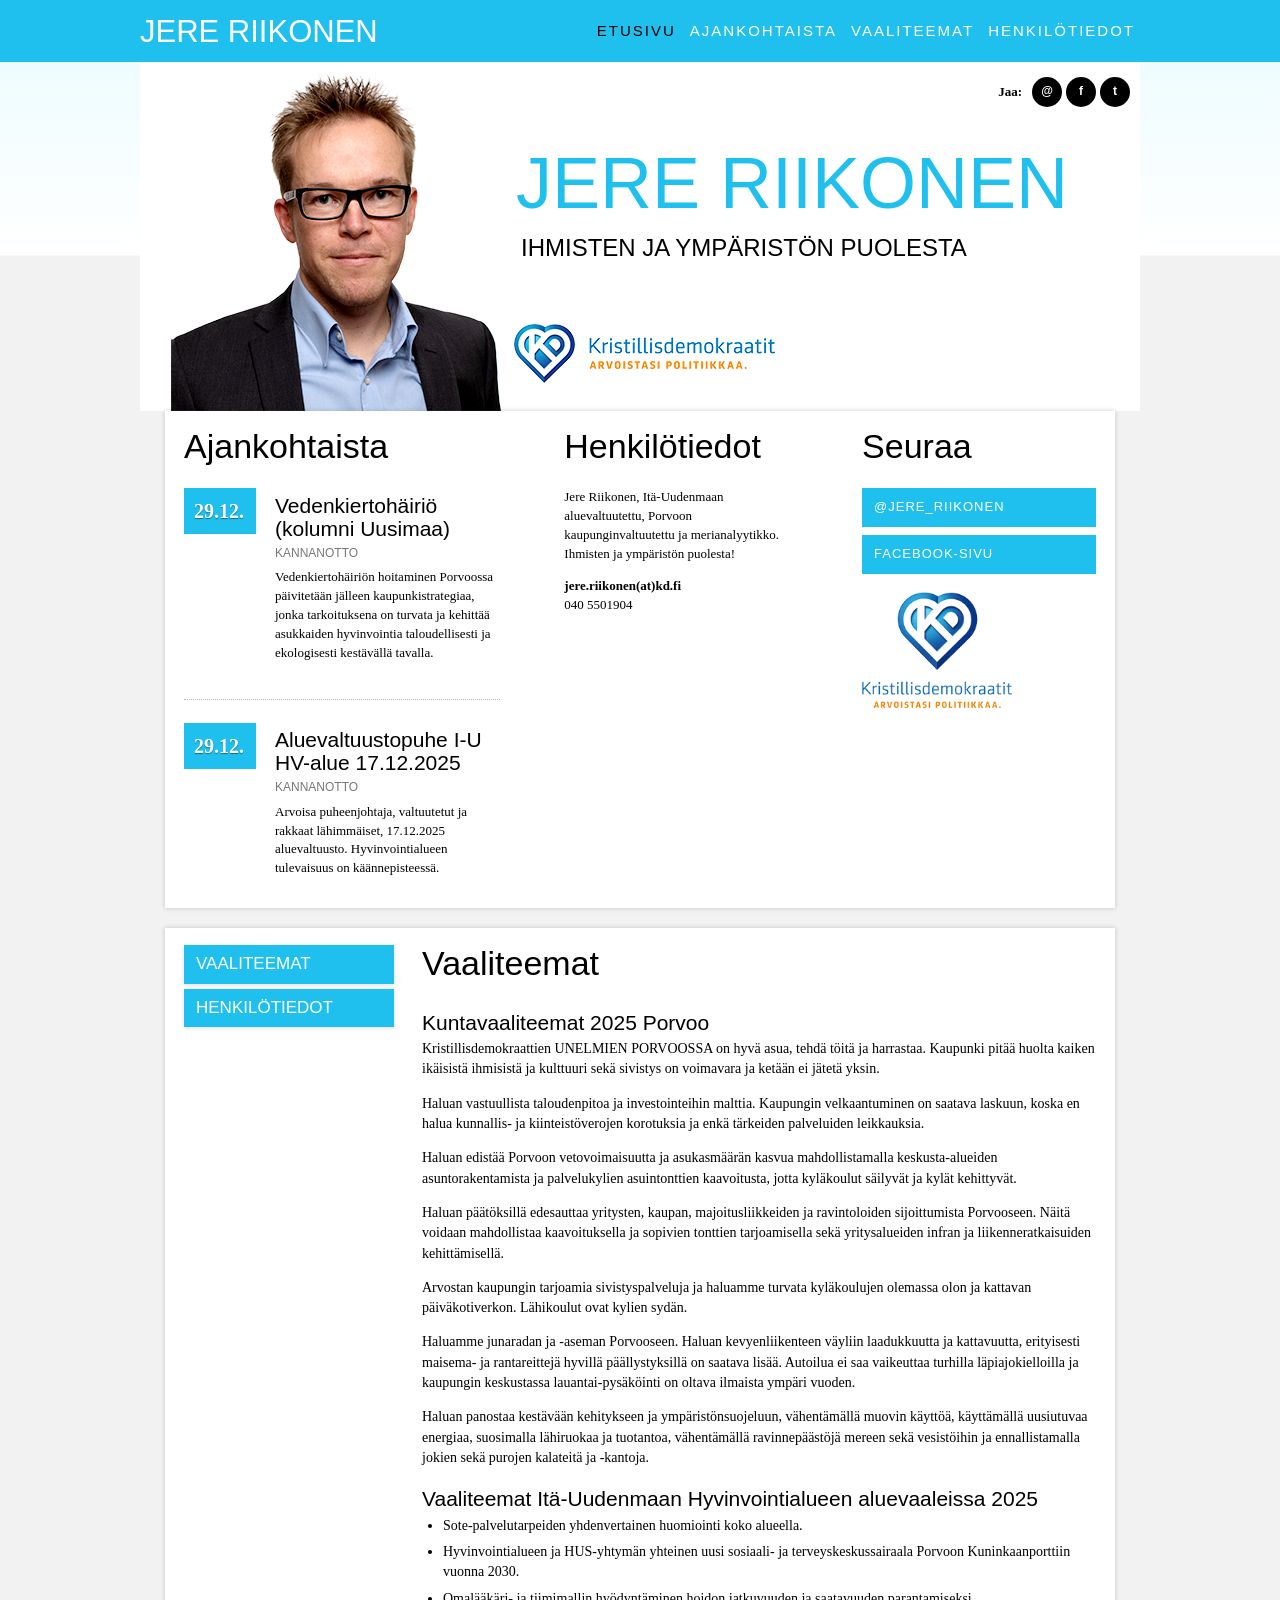
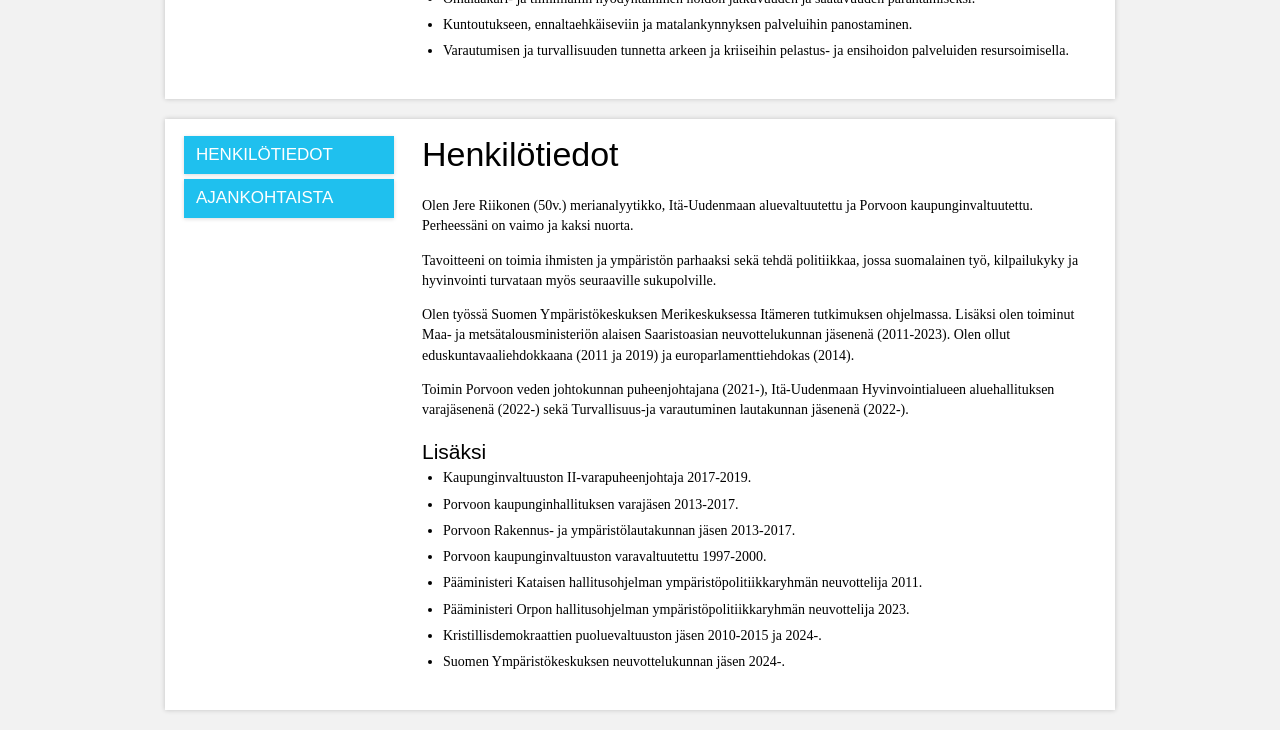
==== index.html @ 97234247 "eka" ====
<!doctype html>
<html lang="fi">
  <head>
    <meta charset="utf-8">
    <meta name="viewport" content="width=device-width, initial-scale=1">
    <title>Jere Riikonen</title>
    <link rel="stylesheet" href="styles.css">
  </head>
  <body>
    <header class="site-header">
      <div class="page-wrapper header-inner">
        <a class="site-title" href="#etusivu">Jere Riikonen</a>
        <nav class="main-nav" aria-label="Päävalikko">
          <a href="#etusivu">Etusivu</a>
          <a href="#ajankohtaista">Ajankohtaista</a>
          <a href="#vaaliteemat">Vaaliteemat</a>
          <a href="#henkilotiedot">Henkilötiedot</a>
        </nav>
      </div>
    </header>

    <main id="etusivu">
      <section class="hero page-wrapper" aria-label="Jere Riikonen">
        <div class="share share-hero" aria-label="Jaa">
          <span>Jaa:</span>
          <a href="mailto:?subject=Jere%20Riikonen">Email</a>
          <a href="https://www.facebook.com/sharer.php?t=Jere+Riikonen&amp;u=https%3A%2F%2Fwww.jereriikonen.fi">Facebook</a>
          <a href="https://twitter.com/intent/tweet?text=%22Jere+Riikonen%22&amp;url=https%3A%2F%2Fwww.jereriikonen.fi">Twitter</a>
        </div>

        <div class="slogan">
          <h1>Jere Riikonen</h1>
          <p>Ihmisten ja ympäristön puolesta</p>
        </div>

        <picture>
          <source media="(max-width: 767px)" srcset="assets/top-front-mobile2.png">
          <img src="assets/top-front-desktop2.png" alt="">
        </picture>
      </section>

      <section class="front page-wrapper boxed" aria-label="Etusivun sisältö">
        <div class="article-column" id="ajankohtaista">
          <h2>Ajankohtaista</h2>

          <article class="post-link">
            <time datetime="2025-12-29">29.12.</time>
            <div>
              <h3>Vedenkiertohäiriö (kolumni Uusimaa)</h3>
              <p class="category">Kannanotto</p>
              <p>Vedenkiertohäiriön hoitaminen Porvoossa päivitetään jälleen kaupunkistrategiaa, jonka tarkoituksena on turvata ja kehittää asukkaiden hyvinvointia taloudellisesti ja ekologisesti kestävällä tavalla.</p>
            </div>
          </article>

          <article class="post-link">
            <time datetime="2025-12-29">29.12.</time>
            <div>
              <h3>Aluevaltuustopuhe I-U HV-alue 17.12.2025</h3>
              <p class="category">Kannanotto</p>
              <p>Arvoisa puheenjohtaja, valtuutetut ja rakkaat lähimmäiset, 17.12.2025 aluevaltuusto. Hyvinvointialueen tulevaisuus on käännepisteessä.</p>
            </div>
          </article>
        </div>

        <aside class="bio-card">
          <h2>Henkilötiedot</h2>
          <p>Jere Riikonen, Itä-Uudenmaan aluevaltuutettu, Porvoon kaupunginvaltuutettu ja merianalyytikko. Ihmisten ja ympäristön puolesta!</p>
          <p><strong>jere.riikonen(at)kd.fi</strong><br>040 5501904</p>
        </aside>

        <aside class="social-card" aria-label="Sosiaalinen media">
          <h2>Seuraa</h2>
          <a class="social-button" href="https://twitter.com/jere_riikonen">@jere_riikonen</a>
          <a class="social-button" href="https://www.facebook.com/pages/Jere-Riikonen/138353536233412">Facebook-sivu</a>
          <img src="assets/kd-logo.png" alt="KD-logo">
        </aside>
      </section>

      <section class="page-wrapper boxed content-layout" id="vaaliteemat">
        <nav class="side-nav" aria-label="Alasivut">
          <a href="#vaaliteemat">Vaaliteemat</a>
          <a href="#henkilotiedot">Henkilötiedot</a>
        </nav>

        <article class="page-content">
          <h2>Vaaliteemat</h2>
          <h3>Kuntavaaliteemat 2025 Porvoo</h3>
          <p>Kristillisdemokraattien UNELMIEN PORVOOSSA on hyvä asua, tehdä töitä ja harrastaa. Kaupunki pitää huolta kaiken ikäisistä ihmisistä ja kulttuuri sekä sivistys on voimavara ja ketään ei jätetä yksin.</p>
          <p>Haluan vastuullista taloudenpitoa ja investointeihin malttia. Kaupungin velkaantuminen on saatava laskuun, koska en halua kunnallis- ja kiinteistöverojen korotuksia ja enkä tärkeiden palveluiden leikkauksia.</p>
          <p>Haluan edistää Porvoon vetovoimaisuutta ja asukasmäärän kasvua mahdollistamalla keskusta-alueiden asuntorakentamista ja palvelukylien asuintonttien kaavoitusta, jotta kyläkoulut säilyvät ja kylät kehittyvät.</p>
          <p>Haluan päätöksillä edesauttaa yritysten, kaupan, majoitusliikkeiden ja ravintoloiden sijoittumista Porvooseen. Näitä voidaan mahdollistaa kaavoituksella ja sopivien tonttien tarjoamisella sekä yritysalueiden infran ja liikenneratkaisuiden kehittämisellä.</p>
          <p>Arvostan kaupungin tarjoamia sivistyspalveluja ja haluamme turvata kyläkoulujen olemassa olon ja kattavan päiväkotiverkon. Lähikoulut ovat kylien sydän.</p>
          <p>Haluamme junaradan ja -aseman Porvooseen. Haluan kevyenliikenteen väyliin laadukkuutta ja kattavuutta, erityisesti maisema- ja rantareittejä hyvillä päällystyksillä on saatava lisää. Autoilua ei saa vaikeuttaa turhilla läpiajokielloilla ja kaupungin keskustassa lauantai-pysäköinti on oltava ilmaista ympäri vuoden.</p>
          <p>Haluan panostaa kestävään kehitykseen ja ympäristönsuojeluun, vähentämällä muovin käyttöä, käyttämällä uusiutuvaa energiaa, suosimalla lähiruokaa ja tuotantoa, vähentämällä ravinnepäästöjä mereen sekä vesistöihin ja ennallistamalla jokien sekä purojen kalateitä ja -kantoja.</p>

          <h3>Vaaliteemat Itä-Uudenmaan Hyvinvointialueen aluevaaleissa 2025</h3>
          <ul>
            <li>Sote-palvelutarpeiden yhdenvertainen huomiointi koko alueella.</li>
            <li>Hyvinvointialueen ja HUS-yhtymän yhteinen uusi sosiaali- ja terveyskeskussairaala Porvoon Kuninkaanporttiin vuonna 2030.</li>
            <li>Omalääkäri- ja tiimimallin hyödyntäminen hoidon jatkuvuuden ja saatavuuden parantamiseksi.</li>
            <li>Kuntoutukseen, ennaltaehkäiseviin ja matalankynnyksen palveluihin panostaminen.</li>
            <li>Varautumisen ja turvallisuuden tunnetta arkeen ja kriiseihin pelastus- ja ensihoidon palveluiden resursoimisella.</li>
          </ul>
        </article>
      </section>

      <section class="page-wrapper boxed content-layout" id="henkilotiedot">
        <nav class="side-nav" aria-label="Alasivut">
          <a href="#henkilotiedot">Henkilötiedot</a>
          <a href="#ajankohtaista">Ajankohtaista</a>
        </nav>

        <article class="page-content">
          <h2>Henkilötiedot</h2>
          <p>Olen Jere Riikonen (50v.) merianalyytikko, Itä-Uudenmaan aluevaltuutettu ja Porvoon kaupunginvaltuutettu. Perheessäni on vaimo ja kaksi nuorta.</p>
          <p>Tavoitteeni on toimia ihmisten ja ympäristön parhaaksi sekä tehdä politiikkaa, jossa suomalainen työ, kilpailukyky ja hyvinvointi turvataan myös seuraaville sukupolville.</p>
          <p>Olen työssä Suomen Ympäristökeskuksen Merikeskuksessa Itämeren tutkimuksen ohjelmassa. Lisäksi olen toiminut Maa- ja metsätalousministeriön alaisen Saaristoasian neuvottelukunnan jäsenenä (2011-2023). Olen ollut eduskuntavaaliehdokkaana (2011 ja 2019) ja europarlamenttiehdokas (2014).</p>
          <p>Toimin Porvoon veden johtokunnan puheenjohtajana (2021-), Itä-Uudenmaan Hyvinvointialueen aluehallituksen varajäsenenä (2022-) sekä Turvallisuus-ja varautuminen lautakunnan jäsenenä (2022-).</p>
          <h3>Lisäksi</h3>
          <ul>
            <li>Kaupunginvaltuuston II-varapuheenjohtaja 2017-2019.</li>
            <li>Porvoon kaupunginhallituksen varajäsen 2013-2017.</li>
            <li>Porvoon Rakennus- ja ympäristölautakunnan jäsen 2013-2017.</li>
            <li>Porvoon kaupunginvaltuuston varavaltuutettu 1997-2000.</li>
            <li>Pääministeri Kataisen hallitusohjelman ympäristöpolitiikkaryhmän neuvottelija 2011.</li>
            <li>Pääministeri Orpon hallitusohjelman ympäristöpolitiikkaryhmän neuvottelija 2023.</li>
            <li>Kristillisdemokraattien puoluevaltuuston jäsen 2010-2015 ja 2024-.</li>
            <li>Suomen Ympäristökeskuksen neuvottelukunnan jäsen 2024-.</li>
          </ul>
        </article>
      </section>
    </main>
  </body>
</html>
---- styles.css ----
:root {
  --turquoise: #1fc0ee;
  --orange: #f99700;
  --text: #000;
  --muted: #777;
  --paper: #fff;
  --line: #b9b9b9;
}

* {
  box-sizing: border-box;
}

html {
  scroll-behavior: smooth;
}

body {
  margin: 0;
  color: var(--text);
  background: #f2f2f2 linear-gradient(#e9fbff 0, #fff 255px, #f2f2f2 256px) repeat-x;
  font-family: Georgia, "Times New Roman", serif;
  font-size: 13px;
  line-height: 1.45;
}

a {
  color: var(--orange);
}

.page-wrapper {
  width: min(1000px, calc(100% - 20px));
  margin: 0 auto;
  position: relative;
}

.site-header {
  background: var(--turquoise);
}

.header-inner {
  min-height: 62px;
  display: flex;
  align-items: center;
  justify-content: space-between;
  gap: 24px;
}

.site-title {
  color: #fff;
  text-decoration: none;
  font-family: Impact, "Arial Narrow", sans-serif;
  font-size: 31px;
  line-height: 1;
  text-transform: uppercase;
}

.site-title:hover,
.main-nav a:hover,
.main-nav a:first-child {
  color: #000;
}

.main-nav {
  display: flex;
  align-items: center;
  gap: 4px;
  flex-wrap: wrap;
  justify-content: flex-end;
}

.main-nav a {
  color: #fff;
  text-decoration: none;
  text-transform: uppercase;
  letter-spacing: 2px;
  font-family: "Trebuchet MS", Arial, sans-serif;
  font-size: 15px;
  padding: 8px 5px;
}

.hero {
  overflow: visible;
  background: #fff;
}

.hero picture,
.hero img {
  display: block;
  width: 100%;
}

.slogan {
  position: absolute;
  z-index: 2;
  left: 37.6%;
  top: 24%;
  text-transform: uppercase;
}

.slogan h1 {
  margin: 0 0 2% 0;
  color: var(--turquoise);
  font-family: Impact, "Arial Narrow", sans-serif;
  font-size: clamp(42px, 7vw, 72px);
  font-weight: 400;
  line-height: 1.05;
}

.slogan p {
  display: inline-block;
  margin: 0;
  padding: 3px 5px;
  color: #000;
  font-family: "Trebuchet MS", Arial, sans-serif;
  font-size: clamp(16px, 2.1vw, 24px);
  line-height: 1.1;
}

.share {
  display: flex;
  align-items: center;
  gap: 4px;
}

.share-hero {
  position: absolute;
  right: 10px;
  top: 15px;
  z-index: 3;
}

.share span {
  font-weight: 700;
  line-height: 30px;
  margin-right: 6px;
}

.share a {
  width: 30px;
  height: 30px;
  display: grid;
  place-items: center;
  overflow: hidden;
  color: #fff;
  background: #000;
  border-radius: 50%;
  text-decoration: none;
  text-indent: -999px;
  position: relative;
}

.share a::after {
  position: absolute;
  inset: 0;
  display: grid;
  place-items: center;
  text-indent: 0;
  font-family: Arial, sans-serif;
  font-size: 12px;
  font-weight: 700;
}

.share a:nth-of-type(1)::after {
  content: "@";
}

.share a:nth-of-type(2)::after {
  content: "f";
}

.share a:nth-of-type(3)::after {
  content: "t";
}

.share a:hover {
  background: var(--turquoise);
}

.boxed {
  width: min(950px, calc(100% - 20px));
  margin: 0 auto 20px;
  padding: 17px 19px;
  background: var(--paper);
  box-shadow: 0 0 5px rgba(0, 0, 0, 0.2);
}

.front {
  display: grid;
  grid-template-columns: 1.15fr 0.85fr 0.85fr;
  gap: 7%;
}

h2,
h3 {
  margin: 0;
  font-weight: 400;
  line-height: 1.1;
}

h2 {
  padding: 0 0 23px;
  font-family: Impact, "Arial Narrow", sans-serif;
  font-size: 34px;
}

h3 {
  padding: 0.25em 0;
  font-family: "Trebuchet MS", Arial, sans-serif;
  font-size: 21px;
}

p {
  margin: 0;
  padding: 0 0 1em;
}

.post-link {
  display: grid;
  grid-template-columns: 72px 1fr;
  gap: 19px;
  padding: 0 0 23px;
  margin: 0 0 23px;
  border-bottom: 1px dotted var(--line);
}

.post-link:last-child {
  border-bottom: 0;
  padding-bottom: 0;
  margin-bottom: 0;
}

.post-link time {
  align-self: start;
  background: var(--turquoise);
  color: #fff;
  padding: 13px 10px;
  font-size: 20px;
  line-height: 1;
  text-shadow: 0 1px 1px rgba(0, 0, 0, 0.4);
  font-weight: 700;
}

.post-link .category {
  color: var(--muted);
  font-family: Arial, sans-serif;
  font-size: 12px;
  text-transform: uppercase;
  padding-bottom: 6px;
}

.bio-card strong {
  font-weight: 700;
}

.social-card img {
  display: block;
  width: 150px;
  max-width: 100%;
  margin-top: 18px;
}

.social-button {
  display: block;
  margin: 0 0 8px;
  padding: 10px 12px;
  background: var(--turquoise);
  color: #fff;
  text-decoration: none;
  text-transform: uppercase;
  font-family: "Trebuchet MS", Arial, sans-serif;
  letter-spacing: 1px;
}

.social-button:hover {
  color: #000;
}

.content-layout {
  display: grid;
  grid-template-columns: 210px 1fr;
  gap: 28px;
}

.side-nav {
  display: flex;
  flex-direction: column;
  gap: 5px;
}

.side-nav a {
  display: block;
  padding: 7px 12px;
  color: #fff;
  background: var(--turquoise);
  text-decoration: none;
  text-transform: uppercase;
  font-family: "Trebuchet MS", Arial, sans-serif;
  font-size: 17px;
  box-shadow: 0 1px 4px rgba(0, 0, 0, 0.15);
}

.side-nav a:hover {
  color: #000;
}

.page-content {
  font-size: 14px;
}

.page-content ul {
  margin: 0;
  padding: 0 0 1em 1.5em;
}

.page-content li {
  margin-bottom: 6px;
}

@media (max-width: 767px) {
  .header-inner {
    align-items: flex-start;
    flex-direction: column;
    gap: 8px;
    padding: 10px;
  }

  .main-nav {
    justify-content: flex-start;
  }

  .main-nav a {
    padding: 4px 5px 6px 0;
    font-size: 14px;
  }

  .share-hero {
    top: 10px;
  }

  .share-hero span {
    display: none;
  }

  .slogan {
    top: 27%;
    left: 37%;
  }

  .front,
  .content-layout {
    grid-template-columns: 1fr;
    gap: 20px;
  }

  .boxed {
    width: 100%;
    padding: 12px 15px;
    margin-bottom: 0;
    box-shadow: 0 -5px 15px rgba(0, 0, 0, 0.03);
  }
}

@media (max-width: 460px) {
  .site-title {
    font-size: 24px;
  }

  .slogan h1 {
    font-size: 50px;
  }

  .slogan p {
    font-size: 16px;
  }

  .post-link {
    grid-template-columns: 62px 1fr;
    gap: 14px;
  }
}
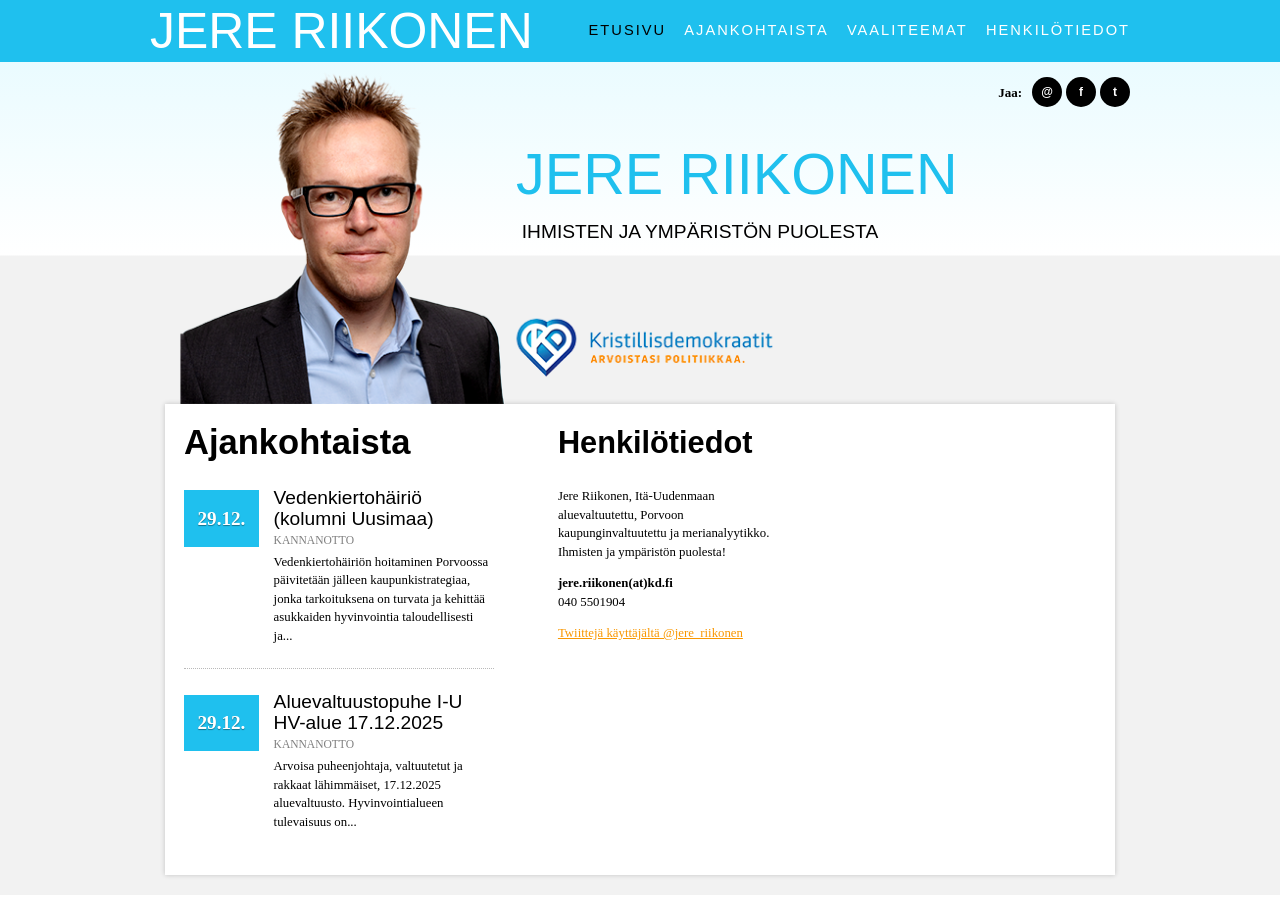
==== commit 1d0a195d: "Match original site structure" ====
--- a/index.html
+++ b/index.html
@@ -1,134 +1,127 @@
 <!doctype html>
-<html lang="fi">
+<html lang="fi" class="no-js">
   <head>
     <meta charset="utf-8">
-    <meta name="viewport" content="width=device-width, initial-scale=1">
+    <meta name="viewport" content="width=device-width,initial-scale=1,maximum-scale=1">
     <title>Jere Riikonen</title>
+    <link rel="canonical" href="https://www.jereriikonen.fi/">
+    <meta name="robots" content="index, follow, max-image-preview:large, max-snippet:-1, max-video-preview:-1">
+    <meta property="og:locale" content="fi_FI">
+    <meta property="og:type" content="website">
+    <meta property="og:title" content="Jere Riikonen">
+    <meta property="og:url" content="https://www.jereriikonen.fi/">
+    <meta property="og:site_name" content="Jere Riikonen">
+    <meta property="article:modified_time" content="2022-02-04T11:37:17+00:00">
+    <script type="application/ld+json">{"@context":"https://schema.org","@graph":[{"@type":"WebPage","@id":"https://www.jereriikonen.fi/","url":"https://www.jereriikonen.fi/","name":"Jere Riikonen","isPartOf":{"@id":"https://www.jereriikonen.fi/#website"},"datePublished":"2012-08-21T12:33:27+00:00","dateModified":"2022-02-04T11:37:17+00:00","inLanguage":"fi"},{"@type":"WebSite","@id":"https://www.jereriikonen.fi/#website","url":"https://www.jereriikonen.fi/","name":"Jere Riikonen","description":"","inLanguage":"fi"}]}</script>
     <link rel="stylesheet" href="styles.css">
   </head>
-  <body>
-    <header class="site-header">
-      <div class="page-wrapper header-inner">
-        <a class="site-title" href="#etusivu">Jere Riikonen</a>
-        <nav class="main-nav" aria-label="Päävalikko">
-          <a href="#etusivu">Etusivu</a>
-          <a href="#ajankohtaista">Ajankohtaista</a>
-          <a href="#vaaliteemat">Vaaliteemat</a>
-          <a href="#henkilotiedot">Henkilötiedot</a>
-        </nav>
+  <body class="home page-etusivu">
+    <div id="page" class="hfeed">
+      <header id="header" role="banner">
+        <div class="page-wrapper">
+          <hgroup id="site-naming">
+            <h1 id="site-title"><a href="index.html" title="Jere Riikonen" rel="home"><span>Jere Riikonen</span></a></h1>
+            <h2 id="site-description"></h2>
+          </hgroup>
+          <nav id="navigation" role="navigation" aria-label="Päävalikko">
+            <div class="menu-container page-wrapper nav-wrapper">
+              <div class="menu-primary">
+                <ul id="menu-paavalikko" class="menu">
+                  <li class="menu-item current-menu-item"><a href="index.html" aria-current="page">Etusivu</a></li>
+                  <li class="menu-item"><a href="ajankohtaista.html">Ajankohtaista</a></li>
+                  <li class="menu-item"><a href="vaalit.html">Vaaliteemat</a></li>
+                  <li class="menu-item"><a href="henkilotiedot.html">Henkilötiedot</a></li>
+                </ul>
+              </div>
+            </div>
+          </nav>
+        </div>
+      </header>
+
+      <nav id="navigation-mobile" class="nav-mobile" aria-label="Mobiilivalikko">
+        <button class="menu-mobile-opener" type="button" aria-expanded="false" aria-controls="mobile-menu"><span>Menu</span></button>
+        <div class="menu-mobile-wrapper" id="mobile-menu">
+          <ul class="menu-mobile">
+            <li class="current-menu-item"><a href="index.html" aria-current="page">Etusivu</a></li>
+            <li><a href="ajankohtaista.html">Ajankohtaista</a></li>
+            <li><a href="vaalit.html">Vaaliteemat</a></li>
+            <li><a href="henkilotiedot.html">Henkilötiedot</a></li>
+          </ul>
+        </div>
+      </nav>
+
+      <div id="topimg" class="page-wrapper top-front">
+        <div class="socmed socmed-header" aria-label="Jaa">
+          <span class="title">Jaa:</span>
+          <ul class="socmed-links">
+            <li class="email"><a title="Sähköposti" href="mailto:?subject=Jere%20Riikonen&amp;body=https%3A%2F%2Fwww.jereriikonen.fi" target="_blank" rel="noopener">Email</a></li>
+            <li class="facebook"><a title="Jaa Facebookissa" href="https://www.facebook.com/sharer.php?t=Jere+Riikonen&amp;u=https%3A%2F%2Fwww.jereriikonen.fi" target="_blank" rel="noopener">Facebook</a></li>
+            <li class="twitter"><a title="Twiittaa Twitterissä" href="https://twitter.com/intent/tweet?text=%22Jere+Riikonen%22&amp;url=https%3A%2F%2Fwww.jereriikonen.fi" target="_blank" rel="noopener">Twitter</a></li>
+          </ul>
+          <div class="clear"></div>
+        </div>
+        <a id="mainsite" href="index.html"></a>
+        <div id="slogan">
+          <div class="otsikko">Jere Riikonen</div>
+          <div class="alateksti">Ihmisten ja ympäristön puolesta</div>
+        </div>
+        <div class="wrap">
+          <img id="topimg-desktop" src="assets/top-front-desktop2.png" alt="">
+          <img id="topimg-mobile" src="assets/top-front-mobile2.png" alt="">
+        </div>
       </div>
-    </header>
 
-    <main id="etusivu">
-      <section class="hero page-wrapper" aria-label="Jere Riikonen">
-        <div class="share share-hero" aria-label="Jaa">
-          <span>Jaa:</span>
-          <a href="mailto:?subject=Jere%20Riikonen">Email</a>
-          <a href="https://www.facebook.com/sharer.php?t=Jere+Riikonen&amp;u=https%3A%2F%2Fwww.jereriikonen.fi">Facebook</a>
-          <a href="https://twitter.com/intent/tweet?text=%22Jere+Riikonen%22&amp;url=https%3A%2F%2Fwww.jereriikonen.fi">Twitter</a>
-        </div>
-
-        <div class="slogan">
-          <h1>Jere Riikonen</h1>
-          <p>Ihmisten ja ympäristön puolesta</p>
-        </div>
-
-        <picture>
-          <source media="(max-width: 767px)" srcset="assets/top-front-mobile2.png">
-          <img src="assets/top-front-desktop2.png" alt="">
-        </picture>
-      </section>
-
-      <section class="front page-wrapper boxed" aria-label="Etusivun sisältö">
-        <div class="article-column" id="ajankohtaista">
-          <h2>Ajankohtaista</h2>
-
-          <article class="post-link">
-            <time datetime="2025-12-29">29.12.</time>
-            <div>
-              <h3>Vedenkiertohäiriö (kolumni Uusimaa)</h3>
-              <p class="category">Kannanotto</p>
-              <p>Vedenkiertohäiriön hoitaminen Porvoossa päivitetään jälleen kaupunkistrategiaa, jonka tarkoituksena on turvata ja kehittää asukkaiden hyvinvointia taloudellisesti ja ekologisesti kestävällä tavalla.</p>
+      <div id="front">
+        <div class="page-wrapper boxed">
+          <article class="widget widget_ownskit-article-list">
+            <div class="widget-content">
+              <h1 class="widget-title">Ajankohtaista</h1>
+              <ul class="ownskit-article-list">
+                <li class="ownskit-article-list-item">
+                  <a href="https://www.jereriikonen.fi/2025/12/vedenkiertohairio-kolumni-uusimaa/">
+                    <div class="meta"><div class="date">29.12.</div></div>
+                    <div class="content">
+                      <div class="title">Vedenkiertohäiriö (kolumni Uusimaa)</div>
+                      <div class="categories"><span class="category">Kannanotto</span></div>
+                      <div class="excerpt">Vedenkiertohäiriön hoitaminen Porvoossa päivitetään jälleen kaupunkistrategiaa, jonka tarkoituksena on turvata ja kehittää asukkaiden hyvinvointia taloudellisesti ja...</div>
+                    </div>
+                    <div class="clear"></div>
+                  </a>
+                </li>
+                <li class="ownskit-article-list-item">
+                  <a href="https://www.jereriikonen.fi/2025/12/aluevaltuustopuhe-i-u-hv-alue-17-12-2025/">
+                    <div class="meta"><div class="date">29.12.</div></div>
+                    <div class="content">
+                      <div class="title">Aluevaltuustopuhe I-U HV-alue 17.12.2025</div>
+                      <div class="categories"><span class="category">Kannanotto</span></div>
+                      <div class="excerpt">Arvoisa puheenjohtaja, valtuutetut ja rakkaat lähimmäiset, 17.12.2025 aluevaltuusto. Hyvinvointialueen tulevaisuus on...</div>
+                    </div>
+                    <div class="clear"></div>
+                  </a>
+                </li>
+              </ul>
             </div>
           </article>
 
-          <article class="post-link">
-            <time datetime="2025-12-29">29.12.</time>
-            <div>
-              <h3>Aluevaltuustopuhe I-U HV-alue 17.12.2025</h3>
-              <p class="category">Kannanotto</p>
-              <p>Arvoisa puheenjohtaja, valtuutetut ja rakkaat lähimmäiset, 17.12.2025 aluevaltuusto. Hyvinvointialueen tulevaisuus on käännepisteessä.</p>
-            </div>
-          </article>
+          <div class="front-column-2">
+            <article class="widget widget_custom_post_widget">
+              <div class="widget-content">
+                <h1 class="widget-title">Henkilötiedot</h1>
+                <p>Jere Riikonen, Itä-Uudenmaan aluevaltuutettu, Porvoon kaupunginvaltuutettu ja merianalyytikko. Ihmisten ja ympäristön puolesta!</p>
+                <p><strong>jere.riikonen(at)kd.fi</strong><br>040 5501904</p>
+              </div>
+            </article>
+            <a class="twitter-timeline" href="https://twitter.com/jere_riikonen" data-widget-id="462245029558243328">Twiittejä käyttäjältä @jere_riikonen</a>
+          </div>
+
+          <div class="front-column-3">
+            <iframe title="Jere Riikonen Facebook" src="https://www.facebook.com/plugins/likebox.php?href=https%3A%2F%2Fwww.facebook.com%2Fpages%2FJere-Riikonen%2F138353536233412&amp;width&amp;height=431&amp;colorscheme=light&amp;show_faces=false&amp;header=false&amp;stream=true&amp;show_border=true" scrolling="yes" frameborder="0" style="border:none; overflow:hidden; width:247px; height:431px;" allowtransparency="true"></iframe>
+          </div>
+          <div class="clear"></div>
         </div>
-
-        <aside class="bio-card">
-          <h2>Henkilötiedot</h2>
-          <p>Jere Riikonen, Itä-Uudenmaan aluevaltuutettu, Porvoon kaupunginvaltuutettu ja merianalyytikko. Ihmisten ja ympäristön puolesta!</p>
-          <p><strong>jere.riikonen(at)kd.fi</strong><br>040 5501904</p>
-        </aside>
-
-        <aside class="social-card" aria-label="Sosiaalinen media">
-          <h2>Seuraa</h2>
-          <a class="social-button" href="https://twitter.com/jere_riikonen">@jere_riikonen</a>
-          <a class="social-button" href="https://www.facebook.com/pages/Jere-Riikonen/138353536233412">Facebook-sivu</a>
-          <img src="assets/kd-logo.png" alt="KD-logo">
-        </aside>
-      </section>
-
-      <section class="page-wrapper boxed content-layout" id="vaaliteemat">
-        <nav class="side-nav" aria-label="Alasivut">
-          <a href="#vaaliteemat">Vaaliteemat</a>
-          <a href="#henkilotiedot">Henkilötiedot</a>
-        </nav>
-
-        <article class="page-content">
-          <h2>Vaaliteemat</h2>
-          <h3>Kuntavaaliteemat 2025 Porvoo</h3>
-          <p>Kristillisdemokraattien UNELMIEN PORVOOSSA on hyvä asua, tehdä töitä ja harrastaa. Kaupunki pitää huolta kaiken ikäisistä ihmisistä ja kulttuuri sekä sivistys on voimavara ja ketään ei jätetä yksin.</p>
-          <p>Haluan vastuullista taloudenpitoa ja investointeihin malttia. Kaupungin velkaantuminen on saatava laskuun, koska en halua kunnallis- ja kiinteistöverojen korotuksia ja enkä tärkeiden palveluiden leikkauksia.</p>
-          <p>Haluan edistää Porvoon vetovoimaisuutta ja asukasmäärän kasvua mahdollistamalla keskusta-alueiden asuntorakentamista ja palvelukylien asuintonttien kaavoitusta, jotta kyläkoulut säilyvät ja kylät kehittyvät.</p>
-          <p>Haluan päätöksillä edesauttaa yritysten, kaupan, majoitusliikkeiden ja ravintoloiden sijoittumista Porvooseen. Näitä voidaan mahdollistaa kaavoituksella ja sopivien tonttien tarjoamisella sekä yritysalueiden infran ja liikenneratkaisuiden kehittämisellä.</p>
-          <p>Arvostan kaupungin tarjoamia sivistyspalveluja ja haluamme turvata kyläkoulujen olemassa olon ja kattavan päiväkotiverkon. Lähikoulut ovat kylien sydän.</p>
-          <p>Haluamme junaradan ja -aseman Porvooseen. Haluan kevyenliikenteen väyliin laadukkuutta ja kattavuutta, erityisesti maisema- ja rantareittejä hyvillä päällystyksillä on saatava lisää. Autoilua ei saa vaikeuttaa turhilla läpiajokielloilla ja kaupungin keskustassa lauantai-pysäköinti on oltava ilmaista ympäri vuoden.</p>
-          <p>Haluan panostaa kestävään kehitykseen ja ympäristönsuojeluun, vähentämällä muovin käyttöä, käyttämällä uusiutuvaa energiaa, suosimalla lähiruokaa ja tuotantoa, vähentämällä ravinnepäästöjä mereen sekä vesistöihin ja ennallistamalla jokien sekä purojen kalateitä ja -kantoja.</p>
-
-          <h3>Vaaliteemat Itä-Uudenmaan Hyvinvointialueen aluevaaleissa 2025</h3>
-          <ul>
-            <li>Sote-palvelutarpeiden yhdenvertainen huomiointi koko alueella.</li>
-            <li>Hyvinvointialueen ja HUS-yhtymän yhteinen uusi sosiaali- ja terveyskeskussairaala Porvoon Kuninkaanporttiin vuonna 2030.</li>
-            <li>Omalääkäri- ja tiimimallin hyödyntäminen hoidon jatkuvuuden ja saatavuuden parantamiseksi.</li>
-            <li>Kuntoutukseen, ennaltaehkäiseviin ja matalankynnyksen palveluihin panostaminen.</li>
-            <li>Varautumisen ja turvallisuuden tunnetta arkeen ja kriiseihin pelastus- ja ensihoidon palveluiden resursoimisella.</li>
-          </ul>
-        </article>
-      </section>
-
-      <section class="page-wrapper boxed content-layout" id="henkilotiedot">
-        <nav class="side-nav" aria-label="Alasivut">
-          <a href="#henkilotiedot">Henkilötiedot</a>
-          <a href="#ajankohtaista">Ajankohtaista</a>
-        </nav>
-
-        <article class="page-content">
-          <h2>Henkilötiedot</h2>
-          <p>Olen Jere Riikonen (50v.) merianalyytikko, Itä-Uudenmaan aluevaltuutettu ja Porvoon kaupunginvaltuutettu. Perheessäni on vaimo ja kaksi nuorta.</p>
-          <p>Tavoitteeni on toimia ihmisten ja ympäristön parhaaksi sekä tehdä politiikkaa, jossa suomalainen työ, kilpailukyky ja hyvinvointi turvataan myös seuraaville sukupolville.</p>
-          <p>Olen työssä Suomen Ympäristökeskuksen Merikeskuksessa Itämeren tutkimuksen ohjelmassa. Lisäksi olen toiminut Maa- ja metsätalousministeriön alaisen Saaristoasian neuvottelukunnan jäsenenä (2011-2023). Olen ollut eduskuntavaaliehdokkaana (2011 ja 2019) ja europarlamenttiehdokas (2014).</p>
-          <p>Toimin Porvoon veden johtokunnan puheenjohtajana (2021-), Itä-Uudenmaan Hyvinvointialueen aluehallituksen varajäsenenä (2022-) sekä Turvallisuus-ja varautuminen lautakunnan jäsenenä (2022-).</p>
-          <h3>Lisäksi</h3>
-          <ul>
-            <li>Kaupunginvaltuuston II-varapuheenjohtaja 2017-2019.</li>
-            <li>Porvoon kaupunginhallituksen varajäsen 2013-2017.</li>
-            <li>Porvoon Rakennus- ja ympäristölautakunnan jäsen 2013-2017.</li>
-            <li>Porvoon kaupunginvaltuuston varavaltuutettu 1997-2000.</li>
-            <li>Pääministeri Kataisen hallitusohjelman ympäristöpolitiikkaryhmän neuvottelija 2011.</li>
-            <li>Pääministeri Orpon hallitusohjelman ympäristöpolitiikkaryhmän neuvottelija 2023.</li>
-            <li>Kristillisdemokraattien puoluevaltuuston jäsen 2010-2015 ja 2024-.</li>
-            <li>Suomen Ympäristökeskuksen neuvottelukunnan jäsen 2024-.</li>
-          </ul>
-        </article>
-      </section>
-    </main>
+      </div>
+    </div>
+    <script src="script.js"></script>
+    <script async src="https://platform.twitter.com/widgets.js"></script>
   </body>
 </html>
--- a/styles.css
+++ b/styles.css
@@ -1,5 +1,6 @@
 :root {
   --turquoise: #1fc0ee;
+  --turquoise-dark: #1ab5f1;
   --orange: #f99700;
   --text: #000;
   --muted: #777;
@@ -7,150 +8,210 @@
   --line: #b9b9b9;
 }
 
-* {
-  box-sizing: border-box;
-}
-
-html {
-  scroll-behavior: smooth;
-}
-
+* { box-sizing: border-box; }
+html, body { margin: 0; padding: 0; }
 body {
+  background: #fff linear-gradient(#1fc0ee 0, #1fc0ee 52px, #e9fbff 52px, #fff 255px, #f2f2f2 256px) center top repeat-x;
+  color: var(--text);
+  font-family: Georgia, serif;
+  font-size: 80%;
+  line-height: 1.45;
+}
+a { color: var(--orange); }
+ul, ol { margin: 0; padding: 0 0 1em 1.5em; }
+p { margin: 0; padding: 0 0 1em; }
+img { border: 0; }
+.clear { clear: both; }
+.assistive-text { display: none; }
+
+h1, h2, h3, h4 {
   margin: 0;
-  color: var(--text);
-  background: #f2f2f2 linear-gradient(#e9fbff 0, #fff 255px, #f2f2f2 256px) repeat-x;
-  font-family: Georgia, "Times New Roman", serif;
-  font-size: 13px;
-  line-height: 1.45;
-}
-
-a {
-  color: var(--orange);
-}
-
+  padding: 0.45em 0 0.25em;
+  font-family: Impact, "Arial Narrow", sans-serif;
+  font-style: normal;
+  font-weight: 400;
+  line-height: 1.1;
+}
+h1:first-child, h2:first-child, h3:first-child { padding-top: 0; }
+h1 { font-size: 260%; font-weight: 700; padding-bottom: 23px; }
+h2 { font-size: 200%; }
+h3 { font-size: 160%; }
+h1 a, h2 a, h3 a { color: #000; text-decoration: none; }
+h1 a:hover, h2 a:hover, h3 a:hover { color: gray; }
+
+#page { overflow: hidden; }
 .page-wrapper {
-  width: min(1000px, calc(100% - 20px));
+  width: 1000px;
+  padding: 0 10px;
   margin: 0 auto;
   position: relative;
 }
-
-.site-header {
+.nav-wrapper { padding: 5px 10px; }
+.boxed {
+  width: 950px;
+  padding: 17px 19px;
+  margin-bottom: 20px;
+  background: var(--paper);
+  box-shadow: 0 0 5px rgba(0, 0, 0, 0.2);
+}
+
+#header,
+#navigation-mobile {
   background: var(--turquoise);
-}
-
-.header-inner {
-  min-height: 62px;
-  display: flex;
-  align-items: center;
-  justify-content: space-between;
-  gap: 24px;
-}
-
-.site-title {
-  color: #fff;
-  text-decoration: none;
+  position: relative;
+}
+#site-naming { position: relative; z-index: 305; }
+#site-title { float: left; padding: 5px 0 0; }
+#site-title a {
+  color: #fff;
+  text-decoration: none;
+  font-weight: normal;
+  font-size: 150%;
   font-family: Impact, "Arial Narrow", sans-serif;
-  font-size: 31px;
-  line-height: 1;
-  text-transform: uppercase;
-}
-
-.site-title:hover,
-.main-nav a:hover,
-.main-nav a:first-child {
+  line-height: 52px;
+  text-transform: uppercase;
+}
+#site-title a:hover { color: #fdf6e7; }
+#site-description { display: none; }
+#navigation { text-align: right; }
+.menu-primary { z-index: 300; position: relative; }
+.menu-primary ul {
+  display: block;
+  list-style: none;
+  padding: 10px 0;
+}
+.menu-primary li {
+  display: inline;
+  white-space: nowrap;
+  line-height: 31px;
+  padding-right: 5px;
+}
+.menu-primary a {
+  color: #fff;
+  text-decoration: none;
+  letter-spacing: 2px;
+  text-transform: uppercase;
+  font-size: 11pt;
+  padding: 5px;
+  font-family: "Trebuchet MS", Arial, sans-serif;
+}
+.menu-primary .current-menu-item a,
+.menu-primary a:hover { color: #000; }
+
+#navigation-mobile { display: none; }
+.menu-mobile-opener {
+  display: block;
+  width: 100%;
+  height: 50px;
+  border: 0;
+  padding: 0;
+  background: transparent;
+  position: relative;
+  cursor: pointer;
+}
+.menu-mobile-opener span { display: none; }
+.menu-mobile-opener::before {
+  content: "";
+  position: absolute;
+  right: 16px;
+  top: 16px;
+  width: 28px;
+  height: 4px;
+  background: #fff;
+  box-shadow: 0 8px 0 #fff, 0 16px 0 #fff;
+}
+.menu-mobile-opener::after { content: none; }
+.menu-mobile-wrapper {
+  max-height: 0;
+  overflow: hidden;
+  transition: max-height .5s;
+}
+#navigation-mobile.show .menu-mobile-wrapper { max-height: 450px; }
+.menu-mobile {
+  list-style: none;
+  padding: 0;
+}
+.menu-mobile a {
+  display: block;
+  padding: 10px 14px;
+  color: #fff;
+  text-decoration: none;
+  font-size: 16px;
+  text-shadow: 0 1px 1px rgba(0,0,0,.3);
+  background: linear-gradient(to bottom, var(--turquoise) 0%, var(--turquoise-dark) 100%);
+}
+.menu-mobile .current-menu-item a,
+.menu-mobile a:hover,
+.menu-mobile a:active {
   color: #000;
-}
-
-.main-nav {
-  display: flex;
-  align-items: center;
-  gap: 4px;
-  flex-wrap: wrap;
-  justify-content: flex-end;
-}
-
-.main-nav a {
-  color: #fff;
-  text-decoration: none;
-  text-transform: uppercase;
-  letter-spacing: 2px;
-  font-family: "Trebuchet MS", Arial, sans-serif;
-  font-size: 15px;
-  padding: 8px 5px;
-}
-
-.hero {
-  overflow: visible;
-  background: #fff;
-}
-
-.hero picture,
-.hero img {
-  display: block;
-  width: 100%;
-}
-
-.slogan {
-  position: absolute;
-  z-index: 2;
+  text-shadow: 0 1px 1px rgba(255,255,255,.3);
+}
+
+#mainsite {
+  position: absolute;
+  left: 0;
+  top: 22px;
+  bottom: 0;
+  z-index: 206;
+  display: block;
+  width: 50%;
+}
+#topimg { overflow: visible; position: relative; }
+#topimg .wrap { position: relative; z-index: 205; }
+#topimg img { width: 100%; height: auto; }
+#topimg-desktop { display: block; }
+#topimg-mobile { display: none; }
+#topimg #slogan {
+  position: absolute;
   left: 37.6%;
   top: 24%;
-  text-transform: uppercase;
-}
-
-.slogan h1 {
-  margin: 0 0 2% 0;
+  right: 0;
+  z-index: 500;
+  text-transform: uppercase;
+}
+#topimg #slogan .otsikko {
   color: var(--turquoise);
   font-family: Impact, "Arial Narrow", sans-serif;
-  font-size: clamp(42px, 7vw, 72px);
-  font-weight: 400;
+  font-size: 450%;
   line-height: 1.05;
-}
-
-.slogan p {
-  display: inline-block;
-  margin: 0;
-  padding: 3px 5px;
+  margin-bottom: 2%;
+}
+#topimg #slogan .alateksti {
+  float: left;
+  margin-right: .7%;
+  padding: .2em .3em;
   color: #000;
   font-family: "Trebuchet MS", Arial, sans-serif;
-  font-size: clamp(16px, 2.1vw, 24px);
+  font-size: 150%;
   line-height: 1.1;
 }
 
-.share {
-  display: flex;
-  align-items: center;
-  gap: 4px;
-}
-
-.share-hero {
-  position: absolute;
-  right: 10px;
-  top: 15px;
-  z-index: 3;
-}
-
-.share span {
-  font-weight: 700;
-  line-height: 30px;
-  margin-right: 6px;
-}
-
-.share a {
+.socmed { line-height: 21px; margin: 0 0 20px; }
+.socmed .title {
+  display: block;
+  float: left;
+  padding: 0 10px 0 0;
+  color: #000;
+  font-weight: bold;
+  line-height: 32px;
+  font-size: 13px;
+}
+.socmed-links { display: inline; list-style: none; padding: 0; }
+.socmed-links li { display: block; float: left; }
+.socmed-links li + li { margin-left: 4px; }
+.socmed-links a {
+  display: block;
   width: 30px;
   height: 30px;
-  display: grid;
-  place-items: center;
   overflow: hidden;
-  color: #fff;
+  border-radius: 15px;
   background: #000;
-  border-radius: 50%;
-  text-decoration: none;
-  text-indent: -999px;
-  position: relative;
-}
-
-.share a::after {
+  color: #fff;
+  text-indent: -999em;
+  text-decoration: none;
+  position: relative;
+}
+.socmed-links a::after {
   position: absolute;
   inset: 0;
   display: grid;
@@ -160,222 +221,263 @@
   font-size: 12px;
   font-weight: 700;
 }
-
-.share a:nth-of-type(1)::after {
-  content: "@";
-}
-
-.share a:nth-of-type(2)::after {
-  content: "f";
-}
-
-.share a:nth-of-type(3)::after {
-  content: "t";
-}
-
-.share a:hover {
-  background: var(--turquoise);
-}
-
-.boxed {
-  width: min(950px, calc(100% - 20px));
-  margin: 0 auto 20px;
-  padding: 17px 19px;
-  background: var(--paper);
-  box-shadow: 0 0 5px rgba(0, 0, 0, 0.2);
-}
-
-.front {
-  display: grid;
-  grid-template-columns: 1.15fr 0.85fr 0.85fr;
-  gap: 7%;
-}
-
-h2,
-h3 {
-  margin: 0;
-  font-weight: 400;
-  line-height: 1.1;
-}
-
-h2 {
-  padding: 0 0 23px;
-  font-family: Impact, "Arial Narrow", sans-serif;
-  font-size: 34px;
-}
-
-h3 {
-  padding: 0.25em 0;
-  font-family: "Trebuchet MS", Arial, sans-serif;
-  font-size: 21px;
-}
-
-p {
-  margin: 0;
-  padding: 0 0 1em;
-}
-
-.post-link {
-  display: grid;
-  grid-template-columns: 72px 1fr;
-  gap: 19px;
-  padding: 0 0 23px;
-  margin: 0 0 23px;
+.socmed-links .email a::after { content: "@"; }
+.socmed-links .facebook a::after { content: "f"; }
+.socmed-links .twitter a::after { content: "t"; }
+.socmed-links a:hover { background-color: var(--turquoise); }
+.socmed-header {
+  position: absolute;
+  right: 10px;
+  top: 15px;
+  z-index: 300;
+}
+
+#front .widget_ownskit-article-list {
+  float: left;
+  width: 34%;
+  margin-right: 7%;
+}
+#front .widget-title {
+  font-size: 240%;
+  font-family: "Trebuchet MS", Arial, sans-serif;
+  font-weight: 700;
+  line-height: 43px;
+}
+#front .widget_ownskit-article-list .widget-title { font-size: 270%; }
+.front-column-2 {
+  float: left;
+  width: 26%;
+  margin-right: 7%;
+}
+.front-column-3 {
+  float: left;
+  width: 26%;
+}
+.front-column-3 iframe { max-width: 100%; }
+
+.ownskit-article-list { list-style: none; padding: 0; }
+.ownskit-article-list-item {
   border-bottom: 1px dotted var(--line);
-}
-
-.post-link:last-child {
+  margin: 0 0 1.75em;
+  padding: 0 0 1.75em;
+}
+.ownskit-article-list-item:last-child {
   border-bottom: 0;
   padding-bottom: 0;
   margin-bottom: 0;
 }
-
-.post-link time {
-  align-self: start;
+.ownskit-article-list-item a {
+  display: block;
+  text-decoration: none;
+  color: #000;
+  position: relative;
+}
+.ownskit-article-list-item a:hover { color: gray; }
+.ownskit-article-list-item .meta {
+  position: absolute;
+  top: .27em;
+  left: 0;
+  width: 5em;
+}
+.ownskit-article-list-item .content { padding-left: 7em; }
+.ownskit-article-list-item .date {
+  float: left;
+  padding: .97em .7em;
   background: var(--turquoise);
   color: #fff;
-  padding: 13px 10px;
-  font-size: 20px;
+  font-size: 150%;
+  font-family: Georgia, serif;
+  font-weight: 700;
   line-height: 1;
-  text-shadow: 0 1px 1px rgba(0, 0, 0, 0.4);
-  font-weight: 700;
-}
-
-.post-link .category {
-  color: var(--muted);
-  font-family: Arial, sans-serif;
-  font-size: 12px;
-  text-transform: uppercase;
-  padding-bottom: 6px;
-}
-
-.bio-card strong {
-  font-weight: 700;
-}
-
-.social-card img {
-  display: block;
-  width: 150px;
+  text-shadow: 0 1px 1px rgba(0,0,0,.4);
+}
+.ownskit-article-list-item .title {
+  font-size: 150%;
+  font-family: "Trebuchet MS", Arial, sans-serif;
+  font-weight: 500;
+  line-height: 1.1;
+}
+.ownskit-article-list-item .categories {
+  margin: .2em 0 .4em;
+  color: gray;
+  text-transform: uppercase;
+  font-size: 90%;
+}
+
+#pages-sidebar,
+#secondary {
+  float: left;
+  width: 21.9%;
+  clear: left;
+  position: relative;
+  z-index: 300;
+}
+#pages-sidebar { margin: 0 0 20px; }
+#primary {
+  float: right;
+  width: 75%;
+  position: relative;
+  z-index: 300;
+}
+#main #content {
+  background: #fff;
+  position: relative;
+  margin: 0 0 35px;
+}
+.page-title { padding-top: .85em; }
+.page-content p {
+  font-size: 1.1em;
+  line-height: 1.7em;
+}
+.subnav,
+.subnav ul {
+  list-style: none;
+  padding: 0;
+}
+.subnav li { display: block; }
+.subnav a {
+  display: block;
+  margin: 0 0 5px;
+  padding: .25em .75em;
+  color: #fff;
+  background: var(--turquoise);
+  box-shadow: 0 1px 4px rgba(0,0,0,.15);
+  text-decoration: none;
+  text-transform: uppercase;
+  font-family: "Trebuchet MS", Arial, sans-serif;
+  font-size: 135%;
+}
+.subnav ul a { padding-left: 1.5em; }
+.subnav a:hover,
+.subnav .current_page_item > a { color: #fff; }
+#secondary img {
+  display: block;
   max-width: 100%;
-  margin-top: 18px;
-}
-
-.social-button {
-  display: block;
-  margin: 0 0 8px;
-  padding: 10px 12px;
-  background: var(--turquoise);
-  color: #fff;
-  text-decoration: none;
-  text-transform: uppercase;
-  font-family: "Trebuchet MS", Arial, sans-serif;
-  letter-spacing: 1px;
-}
-
-.social-button:hover {
-  color: #000;
-}
-
-.content-layout {
-  display: grid;
-  grid-template-columns: 210px 1fr;
-  gap: 28px;
-}
-
-.side-nav {
-  display: flex;
-  flex-direction: column;
-  gap: 5px;
-}
-
-.side-nav a {
-  display: block;
-  padding: 7px 12px;
-  color: #fff;
-  background: var(--turquoise);
-  text-decoration: none;
-  text-transform: uppercase;
-  font-family: "Trebuchet MS", Arial, sans-serif;
-  font-size: 17px;
-  box-shadow: 0 1px 4px rgba(0, 0, 0, 0.15);
-}
-
-.side-nav a:hover {
-  color: #000;
-}
-
-.page-content {
-  font-size: 14px;
-}
-
-.page-content ul {
-  margin: 0;
-  padding: 0 0 1em 1.5em;
-}
-
-.page-content li {
-  margin-bottom: 6px;
+  height: auto;
+}
+
+.article-list-header h1 { font-family: Impact, "Arial Narrow", sans-serif; }
+.article-list-item { margin-bottom: 55px; }
+.article-list-item:last-child { margin-bottom: 0; }
+.article-list-item h1 {
+  padding-bottom: .15em;
+  font-size: 26px;
+  font-family: "Trebuchet MS", Arial, sans-serif;
+}
+.entry-header { position: relative; }
+.entry-meta {
+  color: #1b2943;
+  font-family: Impact, "Arial Narrow", sans-serif;
+  font-size: 1.1em;
+  text-transform: uppercase;
+}
+.entry-meta a {
+  color: #1fc0ee;
+  text-decoration: none;
+}
+.entry-content p {
+  font-size: 1.1em;
+  line-height: 1.7em;
+}
+.post-categories {
+  display: inline;
+  list-style: none;
+  padding: 0;
+}
+.post-categories li { display: inline; }
+.nav-inside {
+  min-height: 2em;
+  margin: 25px 0 0;
+}
+.nav-inside a {
+  color: #999;
+  text-decoration: none;
+  text-transform: uppercase;
+}
+
+@media (max-width: 1000px) {
+  .page-wrapper { max-width: 1000px; width: auto; }
+  .boxed {
+    max-width: 950px;
+    border: 0;
+    border-radius: 0;
+    box-shadow: 0 -5px 15px rgba(0,0,0,.03);
+  }
+}
+
+@media (max-width: 960px) {
+  #site-title a { font-size: 28pt; }
+  .menu-primary a { font-size: 11pt; }
+  .menu-primary li { padding-right: 0; }
 }
 
 @media (max-width: 767px) {
-  .header-inner {
-    align-items: flex-start;
-    flex-direction: column;
-    gap: 8px;
-    padding: 10px;
-  }
-
-  .main-nav {
-    justify-content: flex-start;
-  }
-
-  .main-nav a {
-    padding: 4px 5px 6px 0;
-    font-size: 14px;
-  }
-
-  .share-hero {
-    top: 10px;
-  }
-
-  .share-hero span {
-    display: none;
-  }
-
-  .slogan {
-    top: 27%;
-    left: 37%;
-  }
-
-  .front,
-  .content-layout {
-    grid-template-columns: 1fr;
-    gap: 20px;
-  }
-
+  .socmed-header { top: 10px; }
+  .socmed-header .title { display: none; }
   .boxed {
-    width: 100%;
+    max-width: 970px;
     padding: 12px 15px;
     margin-bottom: 0;
-    box-shadow: 0 -5px 15px rgba(0, 0, 0, 0.03);
-  }
+  }
+  #site-title a { font-size: 23pt; }
+  #navigation { display: none; }
+  #navigation-mobile { display: block; }
+  #mainsite {
+    top: 0;
+    left: 0;
+    right: 0;
+    height: 100%;
+    width: auto;
+  }
+  #topimg { margin-top: 0; }
+  #topimg-desktop { display: none; }
+  #topimg-mobile { display: block; }
+  #front .widget_ownskit-article-list {
+    float: none;
+    width: auto;
+    margin-right: 0;
+  }
+  #front .widget_custom_post_widget {
+    float: left;
+    width: 89%;
+    margin-right: 1%;
+  }
+  .front-column-2 {
+    width: 45%;
+    margin-top: 3%;
+  }
+  .front-column-3 {
+    width: 45%;
+    margin-top: 5%;
+  }
+  .front-column-3 iframe { width: 100% !important; }
+  #pages-sidebar,
+  #secondary,
+  #primary {
+    float: none;
+    width: auto;
+    clear: both;
+    margin: 0 0 20px;
+  }
+  #pages-sidebar { margin-top: 20px; }
 }
 
 @media (max-width: 460px) {
-  .site-title {
-    font-size: 24px;
-  }
-
-  .slogan h1 {
-    font-size: 50px;
-  }
-
-  .slogan p {
-    font-size: 16px;
-  }
-
-  .post-link {
-    grid-template-columns: 62px 1fr;
-    gap: 14px;
-  }
-}
+  #front .widget { margin: 0 0 20px; }
+  #front .widget_ownskit-article-list,
+  #front .widget_custom_post_widget {
+    float: none;
+    width: auto;
+    margin-right: 0;
+  }
+  .front-column-2,
+  .front-column-3 {
+    float: none;
+    width: auto;
+    margin-right: 0;
+  }
+  #site-title a { font-size: 18pt; }
+  #topimg #slogan { top: 27%; }
+  #topimg #slogan .otsikko { font-size: 400%; }
+  #page { min-width: 280px; }
+}
